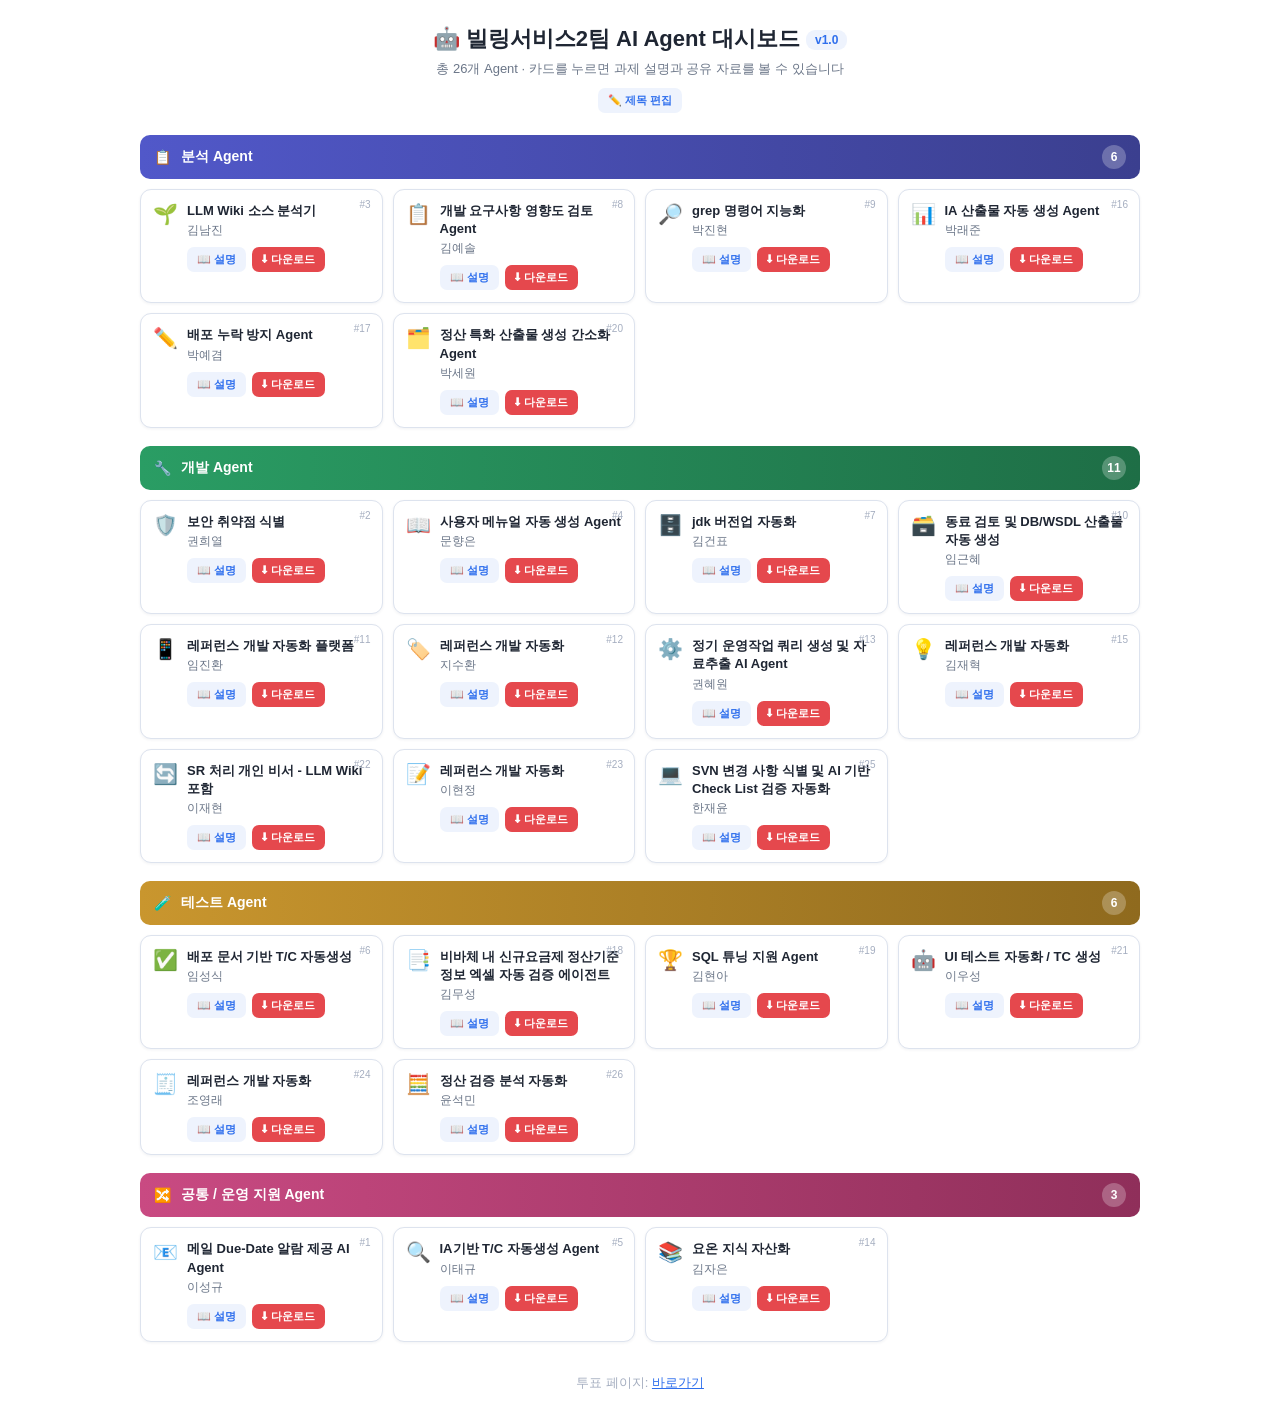
==== agents.html @ f7e7cfd0 "agents page: editable titles saved to agents_meta.json" ====
<!DOCTYPE html>
<html lang="ko">
<head>
  <meta charset="UTF-8" />
  <meta name="viewport" content="width=device-width, initial-scale=1.0" />
  <title>빌링서비스2팀 AI Agent 대시보드 v1.0</title>
  <style>
    * { box-sizing: border-box; margin: 0; padding: 0; }
    body { font-family: 'Segoe UI', 'Malgun Gothic', sans-serif; background: #ffffff; color: #1f2633; min-height: 100vh; padding: 24px 16px; }
    .wrap { max-width: 1000px; margin: 0 auto; }
    header { text-align: center; margin-bottom: 22px; }
    h1 { font-size: 22px; margin-bottom: 6px; }
    .ver { font-size: 12px; font-weight: 600; color: #2f6fed; background: #eef3fd; padding: 3px 9px; border-radius: 9px; vertical-align: middle; }
    .edit-bar { margin-top: 10px; display: flex; gap: 6px; justify-content: center; }
    .editing .card-title { outline: 1px dashed #2f6fed; border-radius: 5px; padding: 2px 4px; cursor: text; background: #f6f9ff; }
    .sub { color: #6b7688; font-size: 13px; }
    .category { margin-bottom: 18px; }
    .cat-head { display: flex; align-items: center; gap: 10px; padding: 10px 14px; border-radius: 10px; margin-bottom: 10px; font-weight: 700; font-size: 14px; color: #fff; }
    .cat-analysis { background: linear-gradient(90deg,#5158c9,#3b3f8f); }
    .cat-develop  { background: linear-gradient(90deg,#2a9d64,#1e6e46); }
    .cat-test     { background: linear-gradient(90deg,#c9962e,#8f6a1e); }
    .cat-common   { background: linear-gradient(90deg,#c94a82,#8f2f5a); }
    .cat-count { margin-left: auto; background: rgba(255,255,255,.25); border-radius: 50%; width: 24px; height: 24px; display: flex; align-items: center; justify-content: center; font-size: 12px; }
    .grid { display: grid; grid-template-columns: repeat(auto-fill, minmax(225px, 1fr)); gap: 10px; }
    .card { background: #fff; border: 1px solid #dde3ee; border-radius: 11px; padding: 12px; cursor: pointer; display: flex; gap: 9px; align-items: flex-start; position: relative; transition: border-color .15s, transform .15s, box-shadow .15s; box-shadow: 0 1px 3px rgba(20,30,60,.06); }
    .card:hover { border-color: #2f6fed; transform: translateY(-2px); box-shadow: 0 6px 16px rgba(20,30,60,.12); }
    .card-icon { font-size: 20px; }
    .card-title { font-size: 13px; font-weight: 700; line-height: 1.4; margin-bottom: 2px; color: #1f2633; }
    .card-owner { font-size: 12px; color: #6b7688; }
    .card-num { position: absolute; top: 9px; right: 11px; font-size: 10px; color: #a5aec0; }
    .badges { display: flex; gap: 4px; margin-top: 5px; flex-wrap: wrap; }
    .badge { font-size: 10px; padding: 2px 7px; border-radius: 8px; white-space: nowrap; }
    .badge.file { background: #e2f5e8; color: #1e7a3f; }
    .card-btns { display: flex; gap: 6px; margin-top: 8px; }
    .cbtn { border: none; border-radius: 7px; font-size: 11px; font-weight: 600; padding: 5px 10px; cursor: pointer; font-family: inherit; }
    .cbtn-desc { background: #eef3fd; color: #2f6fed; }
    .cbtn-desc:hover { background: #dce7fb; }
    .cbtn-dl { background: #e5484d; color: #fff; }
    .cbtn-dl:hover { background: #d63a3f; }
    /* modal */
    .modal { display: none; position: fixed; inset: 0; background: rgba(15,25,45,.45); z-index: 10; align-items: flex-start; justify-content: center; padding: 48px 16px; overflow-y: auto; }
    .modal.active { display: flex; }
    .modal-box { background: #fff; border: 1px solid #dde3ee; border-radius: 16px; max-width: 640px; width: 100%; padding: 28px; box-shadow: 0 16px 48px rgba(20,30,60,.22); }
    .modal-head { display: flex; align-items: flex-start; gap: 12px; margin-bottom: 16px; }
    .modal-head h2 { font-size: 20px; line-height: 1.4; flex: 1; }
    .close { background: none; border: none; color: #6b7688; font-size: 28px; cursor: pointer; line-height: 1; }
    .meta { display: flex; align-items: center; gap: 14px; margin-bottom: 16px; }
    .meta-icon { font-size: 36px; }
    .meta-owner { font-weight: 700; font-size: 16px; }
    .legacy { font-size: 13px; color: #8a94a8; margin-top: 3px; }
    .sect { border-top: 1px solid #e8edf5; padding-top: 16px; margin-top: 16px; }
    .sect h3 { font-size: 16px; color: #2f6fed; margin-bottom: 10px; }
    .desc { font-size: 15px; line-height: 1.7; color: #3a4356; }
    .hint { font-size: 13px; color: #8a94a8; margin-bottom: 10px; }
    .file-row { display: flex; align-items: center; gap: 12px; padding: 9px 0; border-bottom: 1px solid #eef2f8; }
    .file-name { flex: 1; font-size: 15px; overflow: hidden; text-overflow: ellipsis; white-space: nowrap; }
    .file-size { color: #8a94a8; font-size: 13px; }
    .btn-dl { background: #2f6fed; color: #fff; text-decoration: none; font-size: 14px; padding: 7px 16px; border-radius: 9px; white-space: nowrap; }
    .btn-dl:hover { background: #1f5cd9; }
    .nofile { font-size: 14px; color: #8a94a8; padding: 8px 0; }
    .foot { text-align: center; margin-top: 32px; font-size: 13px; color: #a5aec0; }
    .foot a { color: #2f6fed; }
  </style>
</head>
<body>
  <div class="wrap">
    <header>
      <h1>🤖 빌링서비스2팀 AI Agent 대시보드 <span class="ver">v1.0</span></h1>
      <p class="sub">총 26개 Agent · 카드를 누르면 과제 설명과 공유 자료를 볼 수 있습니다</p>
      <div class="edit-bar">
        <button id="editBtn" class="cbtn cbtn-desc" onclick="toggleEdit()">✏️ 제목 편집</button>
        <button id="saveBtn" class="cbtn cbtn-dl" style="display:none" onclick="saveMeta()">💾 저장</button>
        <button id="cancelBtn" class="cbtn cbtn-desc" style="display:none" onclick="cancelEdit()">취소</button>
      </div>
    </header>
    <div id="board"></div>
    <p class="foot">투표 페이지: <a href="index.html">바로가기</a></p>
  </div>

  <div id="modal" class="modal">
    <div class="modal-box">
      <div class="modal-head">
        <h2 id="mTitle"></h2>
        <button class="close" onclick="closeModal()">&times;</button>
      </div>
      <div class="meta">
        <span id="mIcon" class="meta-icon"></span>
        <div style="flex:1;">
          <div id="mOwner" class="meta-owner"></div>
          <div id="mLegacy" class="legacy"></div>
        </div>
        <span id="mNum" class="card-num" style="position:static;"></span>
      </div>
      <div class="sect">
        <h3>📖 과제 설명</h3>
        <p id="mDesc" class="desc"></p>
      </div>
      <div class="sect">
        <h3>📦 공유 자료 다운로드</h3>
        <p class="hint">파일 업로드는 사내 팀 대시보드에서 할 수 있습니다. 여기서는 다운로드만 지원합니다.</p>
        <div id="mFiles"><div class="nofile">파일 목록 확인 중...</div></div>
      </div>
    </div>
  </div>

  <script>
    const OWNER = "ax3512", REPO = "AIAGENT", BRANCH = "main", DIR = "agents";

    // title = 현재 투표 과제명 기준 현행화 (투표 리스트에 없는 4명은 기존 Agent명 유지)
    // legacy = 기존 Agent명 (과제명과 다를 때 참고 표시)
    const META = {
      1:  { icon:"📧", title:"메일 Due-Date 알람 제공 AI Agent", owner:"이성규", legacy:null,
            desc:"수신 메일에서 기한(Due-Date)을 인식해 처리 마감 전에 알람을 제공하는 Agent입니다." },
      2:  { icon:"🛡️", title:"보안 취약점 식별", owner:"권희열", legacy:"코드 품질향상 및 보안 준수 자동화 Agent",
            desc:"소스 코드의 보안 취약점을 자동 식별하고 시큐어 코딩 규칙 준수 여부를 점검해 품질을 높이는 Agent입니다." },
      3:  { icon:"🌱", title:"LLM Wiki 소스 분석기", owner:"김남진", legacy:"Spring Codebase 분석 AI Agent",
            desc:"Spring 기반 코드베이스를 LLM으로 분석해 구조·호출관계를 Wiki 형태의 문서로 정리해 주는 소스 분석기입니다." },
      4:  { icon:"📖", title:"사용자 메뉴얼 자동 생성 Agent", owner:"문향은", legacy:"사용자 메뉴얼 작성 Agent",
            desc:"화면·기능 정보를 바탕으로 사용자 매뉴얼 초안을 자동 생성해 문서 작성 시간을 줄여주는 Agent입니다." },
      5:  { icon:"🔍", title:"IA기반 T/C 자동생성 Agent", owner:"이태규", legacy:"업무 지식 지존 검색 AI Agent",
            desc:"IA(요구사항 분석서)를 기반으로 테스트케이스를 자동 생성하고, 업무 지식(지존)을 검색·활용하는 Agent입니다." },
      6:  { icon:"✅", title:"배포 문서 기반 T/C 자동생성", owner:"임성식", legacy:"IA 테스트케이스 검증 AI Agent",
            desc:"배포 문서를 근거로 테스트케이스를 자동 생성·검증해 배포 전 테스트 누락을 방지하는 Agent입니다." },
      7:  { icon:"🗄️", title:"jdk 버전업 자동화", owner:"김건표", legacy:"개발 SQL 튜닝 및 검증 AI Agent / 운영 SR처리 Agent",
            desc:"JDK 버전업 시 필요한 소스 수정 포인트를 자동 식별·변환하는 버전업 자동화 과제입니다." },
      8:  { icon:"📋", title:"개발 요구사항 영향도 검토 Agent", owner:"김예솔", legacy:null,
            desc:"개발 요구사항이 기존 시스템에 미치는 영향 범위를 자동 검토해 주는 Agent입니다." },
      9:  { icon:"🔎", title:"grep 명령어 지능화", owner:"박진현", legacy:"영향도 분석 AI Agent (grep-AI)",
            desc:"grep 검색을 지능화해 소스 영향도 분석을 빠르고 정확하게 수행하는 grep-AI Agent입니다." },
      10: { icon:"🗃️", title:"동료 검토 및 DB/WSDL 산출물 자동 생성", owner:"임근혜", legacy:"DB 신규 및 변경신청 및 인터페이스 정의서 생성 AI Agent",
            desc:"동료 검토를 지원하고 DB 변경신청서·WSDL 인터페이스 정의서 등 산출물을 자동 생성하는 Agent입니다." },
      11: { icon:"📱", title:"레퍼런스 개발 자동화 플랫폼", owner:"임진환", legacy:"유무선 정산 신규 상품 개발 자동화",
            desc:"유무선 정산 신규 상품(레퍼런스) 개발을 자동화하는 플랫폼 과제입니다. 개발 단계별 산출물 생성을 지원합니다." },
      12: { icon:"🏷️", title:"레퍼런스 개발 자동화", owner:"지수환", legacy:"조정사유(청구할인) 코드 레퍼런스 생성 및 검증 AI Agent",
            desc:"조정사유(청구할인) 코드 레퍼런스를 자동 생성·검증하는 레퍼런스 개발 자동화 Agent입니다." },
      13: { icon:"⚙️", title:"정기 운영작업 쿼리 생성 및 자료추출 AI Agent", owner:"권혜원", legacy:null,
            desc:"정기 운영작업에 필요한 쿼리를 자동 생성하고 자료 추출을 수행하는 Agent입니다." },
      14: { icon:"📚", title:"요온 지식 자산화", owner:"김자은", legacy:"IA기반 KMS 지식 현행화 Agent",
            desc:"요온 업무 지식을 자산화하고 IA를 기반으로 KMS 지식을 최신 상태로 현행화하는 Agent입니다." },
      15: { icon:"💡", title:"레퍼런스 개발 자동화", owner:"김재혁", legacy:"Bill 개발 도우미 AI Agent",
            desc:"Bill 개발 업무를 보조하며 레퍼런스 개발을 자동화하는 개발 도우미 Agent입니다." },
      16: { icon:"📊", title:"IA 산출물 자동 생성 Agent", owner:"박래준", legacy:"IA요구사항 분석을 통한 상품 레퍼런스 생성 및 검증 AI Agent",
            desc:"IA 요구사항을 분석해 상품 레퍼런스와 IA 산출물을 자동 생성·검증하는 Agent입니다." },
      17: { icon:"✏️", title:"배포 누락 방지 Agent", owner:"박예겸", legacy:"IA 작성 지원 AI Agent",
            desc:"배포 대상 파일·절차를 자동 점검해 배포 누락을 방지하는 Agent 과제입니다." },
      18: { icon:"📑", title:"비바체 내 신규요금제 정산기준정보 엑셀 자동 검증 에이전트", owner:"김무성", legacy:null,
            desc:"비바체의 신규 요금제 정산기준정보 엑셀을 자동 검증하는 Agent입니다." },
      19: { icon:"🏆", title:"SQL 튜닝 지원 Agent", owner:"김현아", legacy:"품질점검 Agent",
            desc:"SQL 튜닝 포인트를 자동 분석·제안해 개발 품질을 높이는 SQL 튜닝 지원 Agent 과제입니다." },
      20: { icon:"🗂️", title:"정산 특화 산출물 생성 간소화 Agent", owner:"박세원", legacy:"AI 기반 데이터베이스 테이블 자동 추출 에이전트",
            desc:"정산 업무에 특화된 산출물 생성을 간소화하는 Agent 과제입니다." },
      21: { icon:"🤖", title:"UI 테스트 자동화 / TC 생성", owner:"이우성", legacy:"UI & 배치 TC TEST FULL 자동화 (MCP 기반) AI Agent",
            desc:"MCP 기반으로 UI 테스트와 배치 TC 생성·실행을 풀 자동화하는 Agent입니다." },
      22: { icon:"🔄", title:"SR 처리 개인 비서 - LLM Wiki 포함", owner:"이재현", legacy:"반복 업무 자동화 처리 통합 Agent",
            desc:"SR 처리를 돕는 개인 비서 Agent 과제로, LLM Wiki 지식 검색을 포함해 반복 업무를 통합 자동화합니다." },
      23: { icon:"📝", title:"레퍼런스 개발 자동화", owner:"이현정", legacy:"정기/비정기 정산레퍼런스 추가 대상 검증 및 생성 쿼리 작성, 산출물 자동화 Agent",
            desc:"정기/비정기 정산 레퍼런스 추가 대상을 검증하고 생성 쿼리·산출물 작성을 자동화하는 Agent입니다." },
      24: { icon:"🧾", title:"레퍼런스 개발 자동화", owner:"조영래", legacy:"청구서 파트 당월 개발과제 기준 정보 검증 도우미 Agent : AI게 맞아!",
            desc:"청구서 파트의 당월 개발과제 기준 정보를 검증하고 레퍼런스 개발을 자동화하는 Agent 과제입니다." },
      25: { icon:"💻", title:"SVN 변경 사항 식별 및 AI 기반 Check List 검증 자동화", owner:"한재윤", legacy:"넥사크로 Code AI Agent",
            desc:"SVN 변경 사항을 자동 식별하고 AI 기반 체크리스트로 검증을 자동화하는 과제입니다." },
      26: { icon:"🧮", title:"정산 검증 분석 자동화", owner:"윤석민", legacy:null,
            desc:"정산 결과 검증·분석 작업을 자동화하는 Agent 과제입니다." },
    };

    const CATEGORIES = [
      { cls:"cat-analysis", icon:"📋", name:"분석 Agent", nums:[3,8,9,16,17,20] },
      { cls:"cat-develop",  icon:"🔧", name:"개발 Agent", nums:[2,4,7,10,11,12,13,15,22,23,25] },
      { cls:"cat-test",     icon:"🧪", name:"테스트 Agent", nums:[6,18,19,21,24,26] },
      { cls:"cat-common",   icon:"🔀", name:"공통 / 운영 지원 Agent", nums:[1,5,14] },
    ];

    let sharedFiles = {}; // num -> [{name, size, path}]

    function fmtSize(b) { return b >= 1048576 ? (b/1048576).toFixed(1)+" MB" : (b/1024).toFixed(1)+" KB"; }
    function rawUrl(path) { return `https://raw.githubusercontent.com/${OWNER}/${REPO}/${BRANCH}/` + path.split("/").map(encodeURIComponent).join("/"); }

    function render() {
      document.getElementById("board").innerHTML = CATEGORIES.map(c => `
        <div class="category">
          <div class="cat-head ${c.cls}"><span>${c.icon}</span><span>${c.name}</span><span class="cat-count">${c.nums.length}</span></div>
          <div class="grid">
            ${c.nums.map(n => { const m = META[n]; const hasFile = (sharedFiles[n]||[]).length > 0; return `
              <div class="card" onclick="openModal(${n})">
                <div class="card-icon">${m.icon}</div>
                <div style="flex:1; min-width:0;">
                  <div class="card-title" data-num="${n}" ${editMode ? 'contenteditable="true" onclick="event.stopPropagation()"' : ''}>${m.title}</div>
                  <div class="card-owner">${m.owner}</div>
                  ${hasFile ? '<div class="badges"><span class="badge file">📦 자료</span></div>' : ''}
                  <div class="card-btns">
                    <button class="cbtn cbtn-desc" onclick="event.stopPropagation(); openModal(${n})">📖 설명</button>
                    <button class="cbtn cbtn-dl" onclick="event.stopPropagation(); downloadAgent(${n})">⬇ 다운로드</button>
                  </div>
                </div>
                <span class="card-num">#${n}</span>
              </div>`; }).join("")}
          </div>
        </div>`).join("");
    }

    function openModal(n) {
      if (editMode) return; // 편집 중에는 모달 비활성
      const m = META[n];
      document.getElementById("mTitle").textContent = m.title;
      document.getElementById("mIcon").textContent = m.icon;
      document.getElementById("mOwner").textContent = "담당: " + m.owner;
      document.getElementById("mLegacy").textContent = m.legacy ? "기존 Agent: " + m.legacy : "";
      document.getElementById("mNum").textContent = "#" + n;
      document.getElementById("mDesc").textContent = m.desc;
      const files = sharedFiles[n] || [];
      document.getElementById("mFiles").innerHTML = files.length
        ? files.map(f => `<div class="file-row"><span class="file-name">📄 ${f.name}</span><span class="file-size">${fmtSize(f.size)}</span><a class="btn-dl" href="${rawUrl(f.path)}" download>⬇ 다운로드</a></div>`).join("")
        : '<div class="nofile">아직 공유된 파일이 없습니다.</div>';
      document.getElementById("modal").classList.add("active");
    }
    function closeModal() { document.getElementById("modal").classList.remove("active"); }

    function downloadAgent(n) {
      const files = sharedFiles[n] || [];
      if (files.length === 0) { alert("아직 업로드 전입니다."); return; }
      if (files.length === 1) { window.location.href = rawUrl(files[0].path); }
      else { openModal(n); } // 여러 개면 모달에서 선택
    }
    document.getElementById("modal").addEventListener("click", e => { if (e.target.id === "modal") closeModal(); });

    async function loadFiles() {
      try {
        const res = await fetch(`https://api.github.com/repos/${OWNER}/${REPO}/git/trees/${BRANCH}?recursive=1`);
        if (!res.ok) return;
        for (const item of (await res.json()).tree || []) {
          const m = item.path.match(new RegExp(`^${DIR}/(\\d+)/(.+)$`));
          if (m && item.type === "blob") (sharedFiles[m[1]] = sharedFiles[m[1]] || []).push({ name: m[2], size: item.size, path: item.path });
        }
        render(); // 📦 배지 갱신
      } catch (e) { /* 목록 실패해도 대시보드는 표시 */ }
    }

    // ===== 제목 편집 (agents_meta.json 을 GitHub 에 저장) =====
    const META_PATH = "agents_meta.json";
    let editMode = false;

    async function loadMeta() {
      try {
        const res = await fetch(`https://raw.githubusercontent.com/${OWNER}/${REPO}/${BRANCH}/${META_PATH}?t=${Date.now()}`, { cache: "no-store" });
        if (!res.ok) return;
        const saved = await res.json();
        for (const [n, v] of Object.entries(saved)) {
          if (META[n] && v.title) META[n].title = v.title;
        }
        render();
      } catch (e) { /* 저장본 없으면 기본값 사용 */ }
    }

    function toggleEdit() {
      editMode = true;
      document.body.classList.add("editing");
      document.getElementById("editBtn").style.display = "none";
      document.getElementById("saveBtn").style.display = "";
      document.getElementById("cancelBtn").style.display = "";
      render();
      alert("카드의 제목을 직접 클릭해서 고친 뒤 '저장'을 누르세요.");
    }

    function exitEdit() {
      editMode = false;
      document.body.classList.remove("editing");
      document.getElementById("editBtn").style.display = "";
      document.getElementById("saveBtn").style.display = "none";
      document.getElementById("cancelBtn").style.display = "none";
      render();
    }

    function cancelEdit() { exitEdit(); }

    async function saveMeta() {
      // 화면에서 수정된 제목 수집
      document.querySelectorAll(".card-title[data-num]").forEach(el => {
        const t = el.textContent.trim();
        if (t) META[el.dataset.num].title = t;
      });

      let token = sessionStorage.getItem("gh_edit_token") || "";
      if (!token) token = (prompt("관리자용 GitHub 토큰을 입력하세요 (이 브라우저 세션에만 유지)") || "").trim();
      if (!token) return;

      const payload = {};
      for (const [n, m] of Object.entries(META)) payload[n] = { title: m.title };
      const content = btoa(unescape(encodeURIComponent(JSON.stringify(payload, null, 2))));
      const api = `https://api.github.com/repos/${OWNER}/${REPO}/contents/${META_PATH}`;
      const headers = { Authorization: "Bearer " + token, Accept: "application/vnd.github+json" };

      try {
        let sha = null;
        const chk = await fetch(`${api}?ref=${BRANCH}`, { headers });
        if (chk.ok) sha = (await chk.json()).sha;
        const body = { message: "update agent titles", content, branch: BRANCH };
        if (sha) body.sha = sha;
        const put = await fetch(api, { method: "PUT", headers, body: JSON.stringify(body) });
        if (put.ok) {
          sessionStorage.setItem("gh_edit_token", token);
          alert("저장 완료! 다른 사람 화면에는 잠시 후 반영됩니다.");
          exitEdit();
        } else {
          sessionStorage.removeItem("gh_edit_token");
          alert("저장 실패: " + ((await put.json()).message || put.status));
        }
      } catch (e) { alert("저장 오류: " + e.message); }
    }

    render();
    loadMeta();
    loadFiles();
  </script>
</body>
</html>
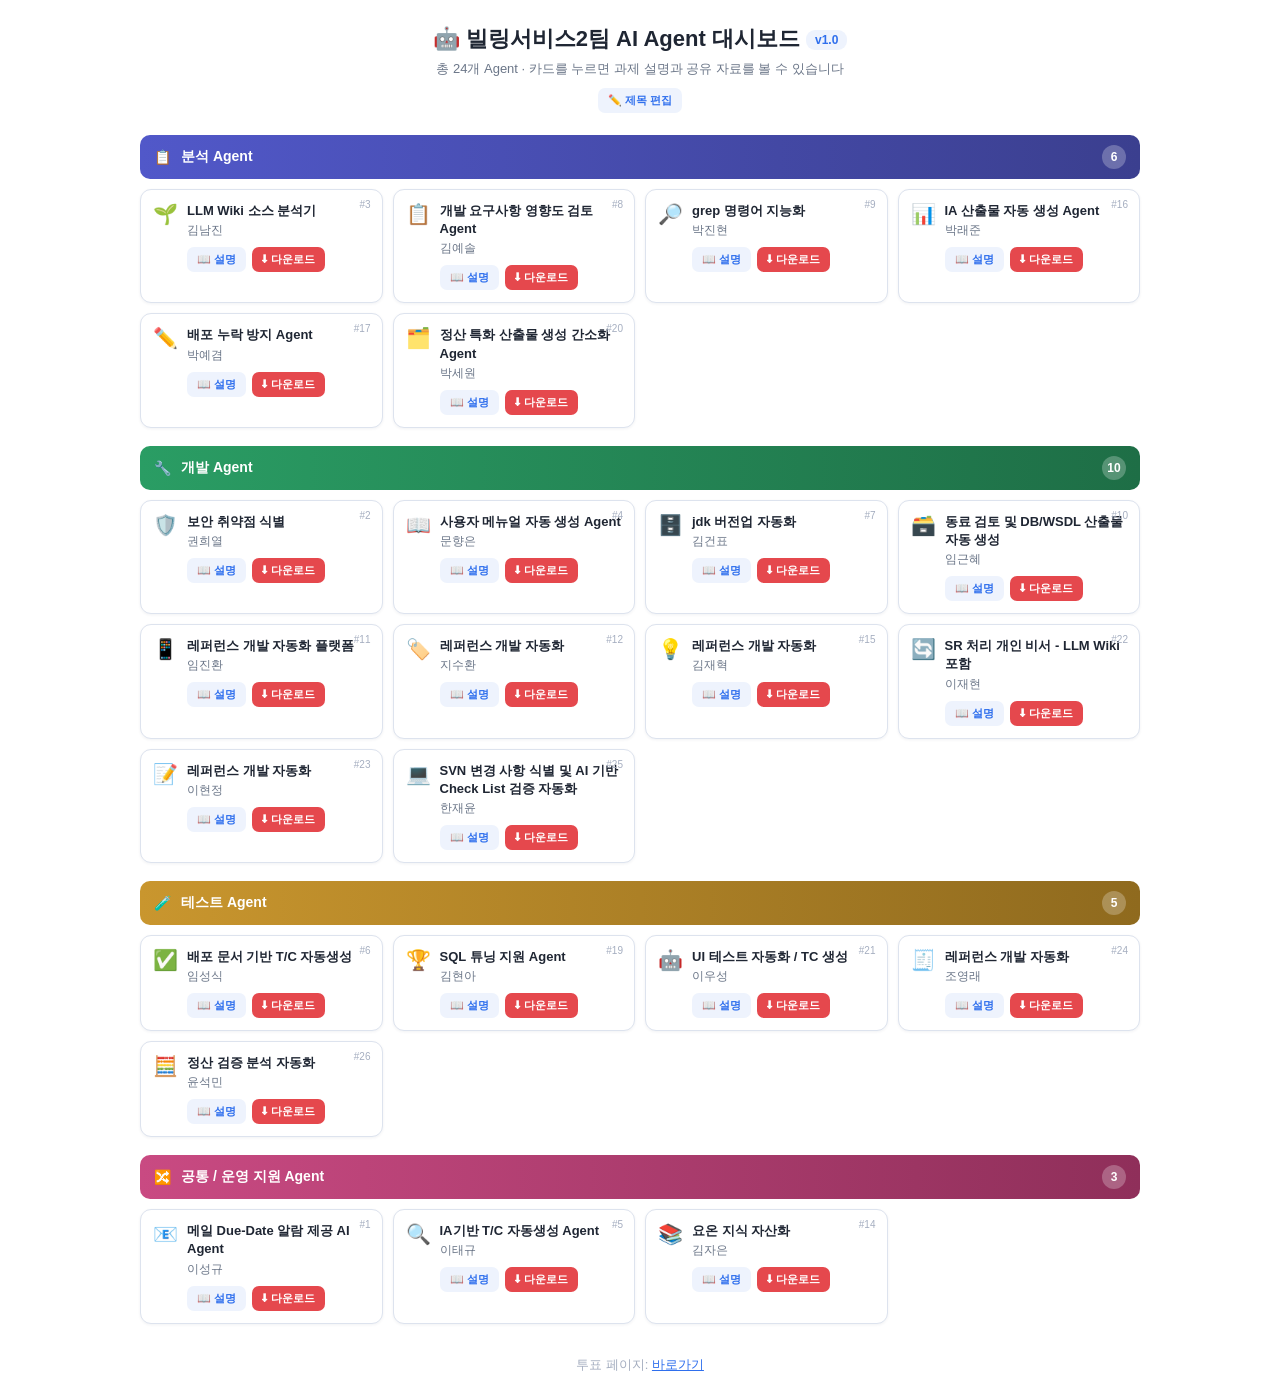
==== commit 9e872fce: "no-input save/upload via proxy, remove #13 #18" ====
--- a/agents.html
+++ b/agents.html
@@ -66,7 +66,7 @@
   <div class="wrap">
     <header>
       <h1>🤖 빌링서비스2팀 AI Agent 대시보드 <span class="ver">v1.0</span></h1>
-      <p class="sub">총 26개 Agent · 카드를 누르면 과제 설명과 공유 자료를 볼 수 있습니다</p>
+      <p class="sub">총 24개 Agent · 카드를 누르면 과제 설명과 공유 자료를 볼 수 있습니다</p>
       <div class="edit-bar">
         <button id="editBtn" class="cbtn cbtn-desc" onclick="toggleEdit()">✏️ 제목 편집</button>
         <button id="saveBtn" class="cbtn cbtn-dl" style="display:none" onclick="saveMeta()">💾 저장</button>
@@ -96,9 +96,14 @@
         <p id="mDesc" class="desc"></p>
       </div>
       <div class="sect">
-        <h3>📦 공유 자료 다운로드</h3>
-        <p class="hint">파일 업로드는 사내 팀 대시보드에서 할 수 있습니다. 여기서는 다운로드만 지원합니다.</p>
+        <h3>📦 공유 자료</h3>
         <div id="mFiles"><div class="nofile">파일 목록 확인 중...</div></div>
+        <div style="margin-top:10px; display:flex; align-items:center; gap:10px;">
+          <button class="cbtn cbtn-dl" onclick="pickUpload()">📎 파일 업로드</button>
+          <span id="upStatus" class="hint" style="margin:0;"></span>
+          <input type="file" id="upInput" style="display:none" onchange="uploadFile(this.files[0]); this.value='';" />
+        </div>
+        <p class="hint" style="margin-top:6px;">업로드하면 GitHub에 저장되어 누구나 다운로드할 수 있습니다 (4MB 이하).</p>
       </div>
     </div>
   </div>
@@ -133,8 +138,6 @@
             desc:"유무선 정산 신규 상품(레퍼런스) 개발을 자동화하는 플랫폼 과제입니다. 개발 단계별 산출물 생성을 지원합니다." },
       12: { icon:"🏷️", title:"레퍼런스 개발 자동화", owner:"지수환", legacy:"조정사유(청구할인) 코드 레퍼런스 생성 및 검증 AI Agent",
             desc:"조정사유(청구할인) 코드 레퍼런스를 자동 생성·검증하는 레퍼런스 개발 자동화 Agent입니다." },
-      13: { icon:"⚙️", title:"정기 운영작업 쿼리 생성 및 자료추출 AI Agent", owner:"권혜원", legacy:null,
-            desc:"정기 운영작업에 필요한 쿼리를 자동 생성하고 자료 추출을 수행하는 Agent입니다." },
       14: { icon:"📚", title:"요온 지식 자산화", owner:"김자은", legacy:"IA기반 KMS 지식 현행화 Agent",
             desc:"요온 업무 지식을 자산화하고 IA를 기반으로 KMS 지식을 최신 상태로 현행화하는 Agent입니다." },
       15: { icon:"💡", title:"레퍼런스 개발 자동화", owner:"김재혁", legacy:"Bill 개발 도우미 AI Agent",
@@ -143,8 +146,6 @@
             desc:"IA 요구사항을 분석해 상품 레퍼런스와 IA 산출물을 자동 생성·검증하는 Agent입니다." },
       17: { icon:"✏️", title:"배포 누락 방지 Agent", owner:"박예겸", legacy:"IA 작성 지원 AI Agent",
             desc:"배포 대상 파일·절차를 자동 점검해 배포 누락을 방지하는 Agent 과제입니다." },
-      18: { icon:"📑", title:"비바체 내 신규요금제 정산기준정보 엑셀 자동 검증 에이전트", owner:"김무성", legacy:null,
-            desc:"비바체의 신규 요금제 정산기준정보 엑셀을 자동 검증하는 Agent입니다." },
       19: { icon:"🏆", title:"SQL 튜닝 지원 Agent", owner:"김현아", legacy:"품질점검 Agent",
             desc:"SQL 튜닝 포인트를 자동 분석·제안해 개발 품질을 높이는 SQL 튜닝 지원 Agent 과제입니다." },
       20: { icon:"🗂️", title:"정산 특화 산출물 생성 간소화 Agent", owner:"박세원", legacy:"AI 기반 데이터베이스 테이블 자동 추출 에이전트",
@@ -165,8 +166,8 @@
 
     const CATEGORIES = [
       { cls:"cat-analysis", icon:"📋", name:"분석 Agent", nums:[3,8,9,16,17,20] },
-      { cls:"cat-develop",  icon:"🔧", name:"개발 Agent", nums:[2,4,7,10,11,12,13,15,22,23,25] },
-      { cls:"cat-test",     icon:"🧪", name:"테스트 Agent", nums:[6,18,19,21,24,26] },
+      { cls:"cat-develop",  icon:"🔧", name:"개발 Agent", nums:[2,4,7,10,11,12,15,22,23,25] },
+      { cls:"cat-test",     icon:"🧪", name:"테스트 Agent", nums:[6,19,21,24,26] },
       { cls:"cat-common",   icon:"🔀", name:"공통 / 운영 지원 Agent", nums:[1,5,14] },
     ];
 
@@ -200,6 +201,8 @@
 
     function openModal(n) {
       if (editMode) return; // 편집 중에는 모달 비활성
+      currentModalAgent = n;
+      document.getElementById("upStatus").textContent = "";
       const m = META[n];
       document.getElementById("mTitle").textContent = m.title;
       document.getElementById("mIcon").textContent = m.icon;
@@ -272,39 +275,59 @@
 
     function cancelEdit() { exitEdit(); }
 
+    const PROXY = "https://bill2-agent-proxy.netlify.app/.netlify/functions";
+
     async function saveMeta() {
       // 화면에서 수정된 제목 수집
       document.querySelectorAll(".card-title[data-num]").forEach(el => {
         const t = el.textContent.trim();
         if (t) META[el.dataset.num].title = t;
       });
-
-      let token = sessionStorage.getItem("gh_edit_token") || "";
-      if (!token) token = (prompt("관리자용 GitHub 토큰을 입력하세요 (이 브라우저 세션에만 유지)") || "").trim();
-      if (!token) return;
-
-      const payload = {};
-      for (const [n, m] of Object.entries(META)) payload[n] = { title: m.title };
-      const content = btoa(unescape(encodeURIComponent(JSON.stringify(payload, null, 2))));
-      const api = `https://api.github.com/repos/${OWNER}/${REPO}/contents/${META_PATH}`;
-      const headers = { Authorization: "Bearer " + token, Accept: "application/vnd.github+json" };
+      const titles = {};
+      for (const [n, m] of Object.entries(META)) titles[n] = { title: m.title };
 
       try {
-        let sha = null;
-        const chk = await fetch(`${api}?ref=${BRANCH}`, { headers });
-        if (chk.ok) sha = (await chk.json()).sha;
-        const body = { message: "update agent titles", content, branch: BRANCH };
-        if (sha) body.sha = sha;
-        const put = await fetch(api, { method: "PUT", headers, body: JSON.stringify(body) });
-        if (put.ok) {
-          sessionStorage.setItem("gh_edit_token", token);
+        const res = await fetch(`${PROXY}/save-meta`, {
+          method: "POST",
+          headers: { "Content-Type": "application/json" },
+          body: JSON.stringify({ titles }),
+        });
+        const data = await res.json();
+        if (data.success) {
           alert("저장 완료! 다른 사람 화면에는 잠시 후 반영됩니다.");
           exitEdit();
         } else {
-          sessionStorage.removeItem("gh_edit_token");
-          alert("저장 실패: " + ((await put.json()).message || put.status));
+          alert("저장 실패: " + (data.error || res.status));
         }
       } catch (e) { alert("저장 오류: " + e.message); }
+    }
+
+    // ===== 파일 업로드 (프록시 경유, 무입력) =====
+    let currentModalAgent = null;
+
+    function pickUpload() { document.getElementById("upInput").click(); }
+
+    async function uploadFile(file) {
+      if (!file || currentModalAgent == null) return;
+      const st = document.getElementById("upStatus");
+      if (file.size > 4 * 1024 * 1024) { st.textContent = "4MB 이하 파일만 업로드할 수 있습니다."; return; }
+      st.textContent = "업로드 중...";
+      try {
+        const buf = await file.arrayBuffer();
+        let bin = ""; const bytes = new Uint8Array(buf);
+        for (let i = 0; i < bytes.length; i += 8192) bin += String.fromCharCode.apply(null, bytes.subarray(i, i + 8192));
+        const res = await fetch(`${PROXY}/upload`, {
+          method: "POST",
+          headers: { "Content-Type": "application/json" },
+          body: JSON.stringify({ num: currentModalAgent, name: file.name, content: btoa(bin) }),
+        });
+        const data = await res.json();
+        if (data.success) {
+          sharedFiles = {}; await loadFiles();
+          openModal(currentModalAgent);
+          st.textContent = "업로드 완료!";
+        } else { st.textContent = "실패: " + (data.error || res.status); }
+      } catch (e) { st.textContent = "오류: " + e.message; }
     }
 
     render();
